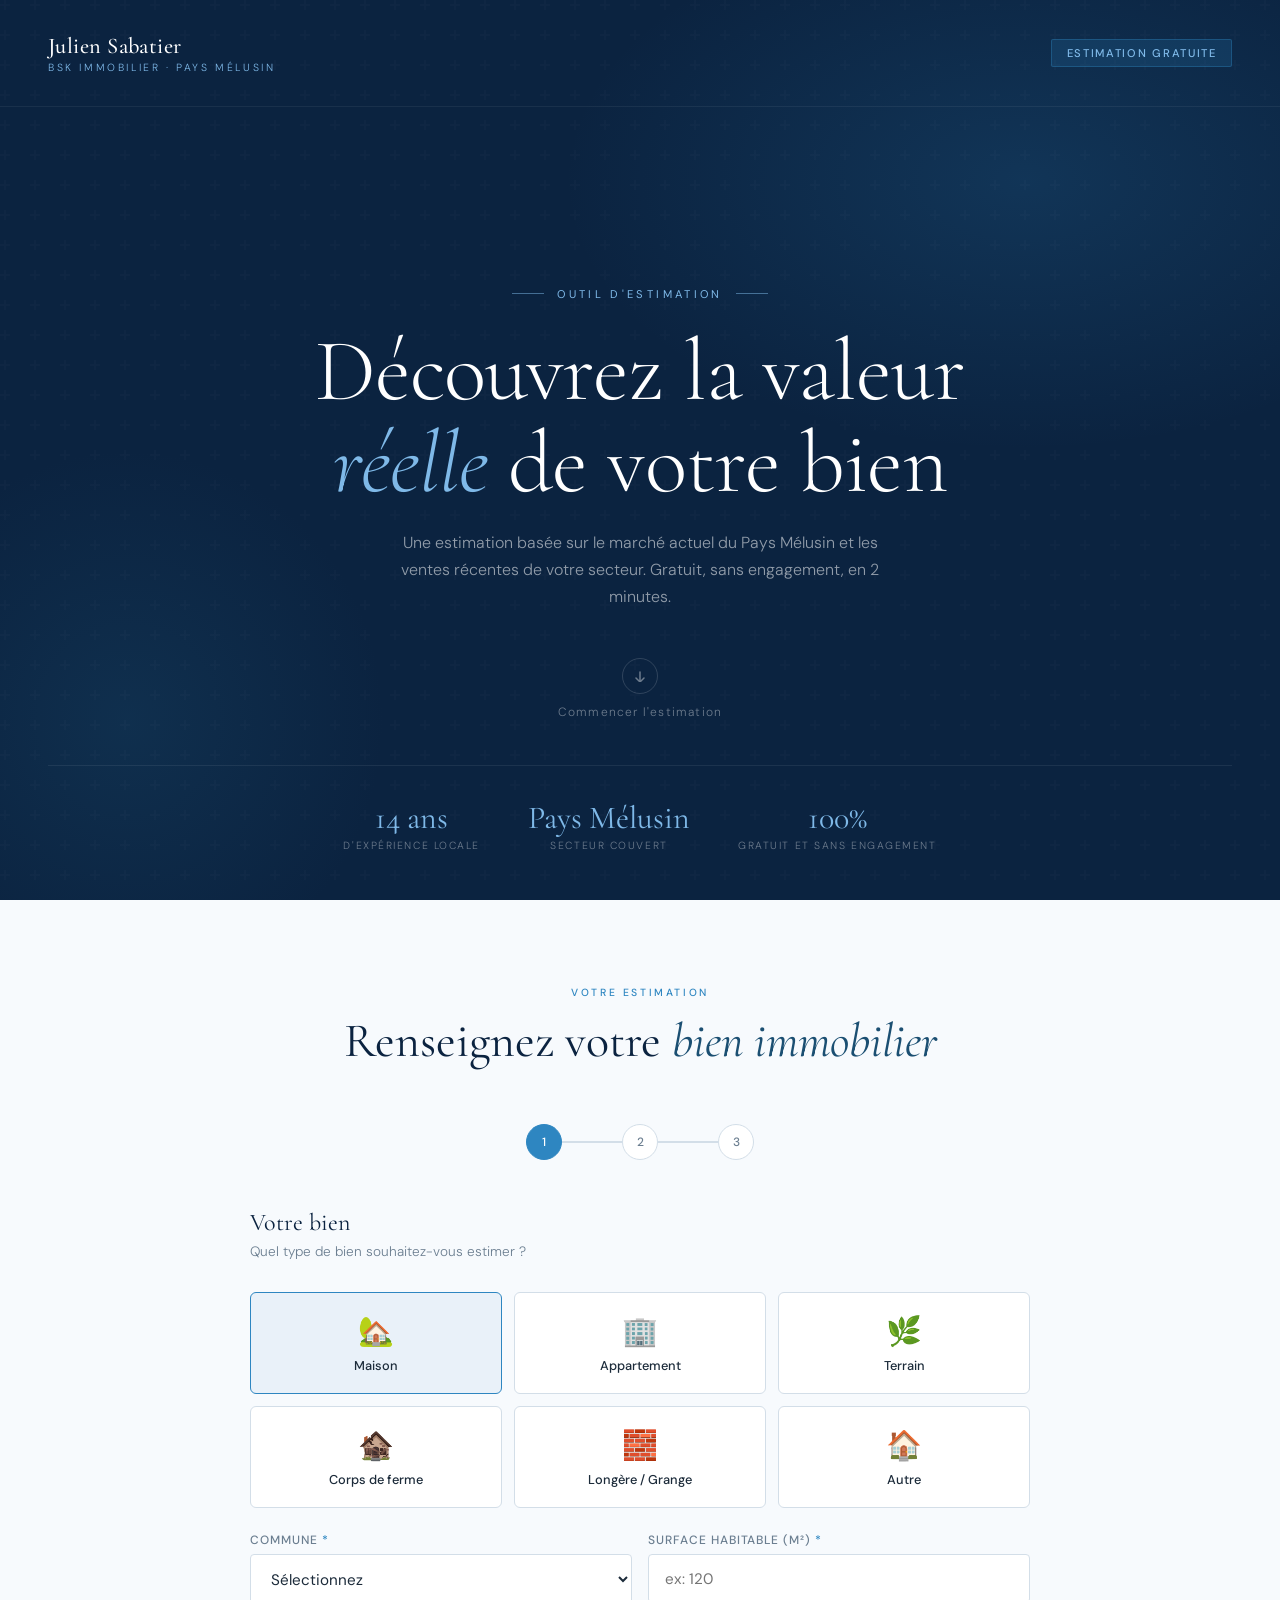
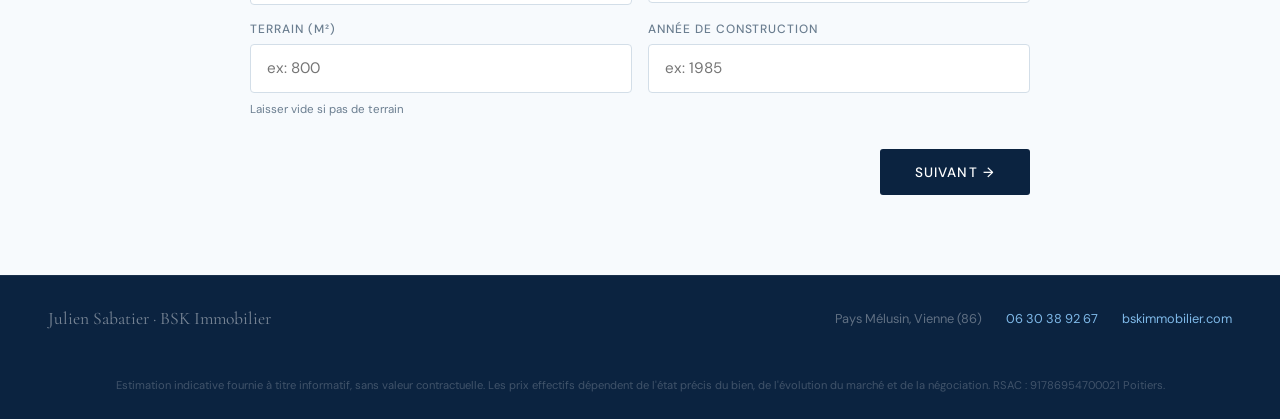
==== index.html @ b1a0d79c "Estimateur en ligne BSK Immobilier, envoi vers Make et Brevo Page statique d'estimation (Pays Mélusi" ====
<!DOCTYPE html>
<html lang="fr">
<head>
<meta charset="UTF-8">
<meta name="viewport" content="width=device-width, initial-scale=1.0">
<title>Estimation gratuite | Julien Sabatier, BSK Immobilier</title>
<meta name="description" content="Estimation gratuite de votre bien dans le Pays Mélusin (Rouillé, Lusignan, Saint-Sauvant). 14 ans d'expérience locale.">
<link href="https://fonts.googleapis.com/css2?family=Cormorant+Garamond:ital,wght@0,300;0,400;0,500;0,600;1,300;1,400&family=DM+Sans:wght@300;400;500&display=swap" rel="stylesheet">
<link rel="stylesheet" href="style.css">
</head>
<body>

<!-- LOADING OVERLAY -->
<div class="loading-overlay" id="loading">
  <div class="loading-ring"></div>
  <div class="loading-text">Analyse en cours…</div>
  <div class="loading-steps">
    <div class="loading-step" id="ls1">Analyse des données du marché local</div>
    <div class="loading-step" id="ls2">Comparaison avec les ventes récentes</div>
    <div class="loading-step" id="ls3">Calcul de la fourchette de prix</div>
  </div>
</div>

<!-- HERO -->
<section class="hero">
  <div class="hero-texture"></div>
  <nav class="nav">
    <div class="logo">
      <div class="logo-name">Julien Sabatier</div>
      <div class="logo-sub">BSK Immobilier · Pays Mélusin</div>
    </div>
    <div class="nav-badge">Estimation gratuite</div>
  </nav>
  <div class="hero-content">
    <div class="hero-eyebrow">Outil d'estimation</div>
    <h1 class="hero-title">
      Découvrez la valeur<br>
      <em>réelle</em> de votre bien
    </h1>
    <p class="hero-desc">
      Une estimation basée sur le marché actuel du Pays Mélusin et les ventes récentes de votre secteur. Gratuit, sans engagement, en 2 minutes.
    </p>
    <div class="scroll-cta" id="start-cta">
      <div class="scroll-arrow">
        <svg width="12" height="12" viewBox="0 0 12 12" fill="none">
          <path d="M6 2v8M2 8l4 4 4-4" stroke="currentColor" stroke-width="1.5" stroke-linecap="round"/>
        </svg>
      </div>
      Commencer l'estimation
    </div>
  </div>
  <div class="hero-stats">
    <div class="stat">
      <div class="stat-num">14 ans</div>
      <div class="stat-label">d'expérience locale</div>
    </div>
    <div class="stat">
      <div class="stat-num">Pays Mélusin</div>
      <div class="stat-label">secteur couvert</div>
    </div>
    <div class="stat">
      <div class="stat-num">100%</div>
      <div class="stat-label">gratuit et sans engagement</div>
    </div>
  </div>
</section>

<!-- FORM SECTION -->
<section class="form-section" id="form-section">
  <div class="form-container">
    <div class="section-header">
      <span class="section-tag">Votre estimation</span>
      <h2 class="section-title">Renseignez votre <em>bien immobilier</em></h2>
    </div>

    <div class="steps-indicator">
      <div class="step-dot active" id="dot-1"><span>1</span></div>
      <div class="step-line" id="line-1"></div>
      <div class="step-dot" id="dot-2"><span>2</span></div>
      <div class="step-line" id="line-2"></div>
      <div class="step-dot" id="dot-3"><span>3</span></div>
    </div>

    <div class="error-msg" id="error-msg">Veuillez remplir tous les champs obligatoires.</div>

    <!-- ETAPE 1 : type et localisation -->
    <div class="form-step active" id="step-1">
      <div class="step-title">Votre bien</div>
      <p class="step-desc">Quel type de bien souhaitez-vous estimer ?</p>

      <div class="type-grid">
        <div class="type-card selected" data-type="Maison">
          <div class="type-icon">🏡</div>
          <div class="type-label">Maison</div>
        </div>
        <div class="type-card" data-type="Appartement">
          <div class="type-icon">🏢</div>
          <div class="type-label">Appartement</div>
        </div>
        <div class="type-card" data-type="Terrain">
          <div class="type-icon">🌿</div>
          <div class="type-label">Terrain</div>
        </div>
        <div class="type-card" data-type="Corps de ferme">
          <div class="type-icon">🏚️</div>
          <div class="type-label">Corps de ferme</div>
        </div>
        <div class="type-card" data-type="Longère">
          <div class="type-icon">🧱</div>
          <div class="type-label">Longère / Grange</div>
        </div>
        <div class="type-card" data-type="Autre">
          <div class="type-icon">🏠</div>
          <div class="type-label">Autre</div>
        </div>
      </div>

      <div class="form-grid">
        <div class="field">
          <label for="commune">Commune <span class="required">*</span></label>
          <select id="commune">
            <option value="">Sélectionnez</option>
            <option>Rouillé</option>
            <option>Lusignan</option>
            <option>Saint-Sauvant</option>
            <option>Couhé</option>
            <option>Benassay</option>
            <option>Chaunay</option>
            <option>Savigné</option>
            <option>Curzay-sur-Vonne</option>
            <option>Sanxay</option>
            <option>Ménigoute</option>
            <option>Autre commune du secteur</option>
          </select>
        </div>
        <div class="field">
          <label for="surface">Surface habitable (m²) <span class="required">*</span></label>
          <input type="number" id="surface" placeholder="ex: 120" min="10" max="1000">
        </div>
      </div>

      <div class="form-grid">
        <div class="field">
          <label for="terrain">Terrain (m²)</label>
          <input type="number" id="terrain" placeholder="ex: 800">
          <span class="field-note">Laisser vide si pas de terrain</span>
        </div>
        <div class="field">
          <label for="annee">Année de construction</label>
          <input type="number" id="annee" placeholder="ex: 1985" min="1800" max="2026">
        </div>
      </div>

      <div class="btn-row">
        <button type="button" class="btn-next" data-next="1">Suivant →</button>
      </div>
    </div>

    <!-- ETAPE 2 : caracteristiques -->
    <div class="form-step" id="step-2">
      <div class="step-title">Caractéristiques</div>
      <p class="step-desc">Décrivez l'état et les équipements de votre bien.</p>

      <div class="field" style="margin-bottom:1.2rem;">
        <label>État général du bien <span class="required">*</span></label>
      </div>
      <div class="etat-grid">
        <div class="etat-card" data-etat="À rénover entièrement">À rénover</div>
        <div class="etat-card" data-etat="Travaux à prévoir">Travaux à prévoir</div>
        <div class="etat-card" data-etat="Bon état général">Bon état</div>
        <div class="etat-card" data-etat="Très bon état / récent">Très bon état</div>
      </div>

      <div class="form-grid">
        <div class="field">
          <label for="pieces">Nombre de pièces <span class="required">*</span></label>
          <select id="pieces">
            <option value="">Sélectionnez</option>
            <option>1 pièce (studio)</option>
            <option>2 pièces</option>
            <option>3 pièces</option>
            <option>4 pièces</option>
            <option>5 pièces</option>
            <option>6 pièces</option>
            <option>7 pièces et +</option>
          </select>
        </div>
        <div class="field">
          <label for="chambres">Nombre de chambres</label>
          <select id="chambres">
            <option value="">Sélectionnez</option>
            <option>1 chambre</option>
            <option>2 chambres</option>
            <option>3 chambres</option>
            <option>4 chambres</option>
            <option>5 chambres et +</option>
          </select>
        </div>
      </div>

      <div class="form-grid">
        <div class="field">
          <label for="sdb">Salle(s) de bain / d'eau</label>
          <select id="sdb">
            <option value="">Sélectionnez</option>
            <option>1</option>
            <option>2</option>
            <option>3 et +</option>
          </select>
        </div>
        <div class="field">
          <label for="chauffage">Type de chauffage</label>
          <select id="chauffage">
            <option value="">Non précisé</option>
            <option>Électrique</option>
            <option>Gaz de ville</option>
            <option>Fioul</option>
            <option>Bois / Poêle</option>
            <option>Pompe à chaleur</option>
            <option>Géothermie</option>
            <option>Autre</option>
          </select>
        </div>
      </div>

      <div class="form-grid">
        <div class="field">
          <label for="dpe">DPE (diagnostic énergétique)</label>
          <select id="dpe">
            <option value="">Non connu / Non réalisé</option>
            <option>A (très performant)</option>
            <option>B</option>
            <option>C</option>
            <option>D</option>
            <option>E</option>
            <option>F (passoire thermique)</option>
            <option>G (passoire thermique)</option>
          </select>
        </div>
        <div class="field">
          <label for="garage">Garage / parking</label>
          <select id="garage">
            <option value="Non">Non</option>
            <option value="1 garage">1 garage</option>
            <option value="2 garages">2 garages</option>
            <option value="Parking extérieur">Parking extérieur</option>
          </select>
        </div>
      </div>

      <div class="form-grid">
        <div class="field">
          <label for="exposition">Exposition</label>
          <select id="exposition">
            <option value="">Non précisée</option>
            <option>Sud</option>
            <option>Sud-Est</option>
            <option>Sud-Ouest</option>
            <option>Est</option>
            <option>Ouest</option>
            <option>Nord</option>
          </select>
        </div>
        <div class="field">
          <label for="environnement">Environnement</label>
          <select id="environnement">
            <option value="">Non précisé</option>
            <option>Centre-bourg</option>
            <option>Lotissement calme</option>
            <option>Campagne isolée</option>
            <option>Proche axe passant</option>
            <option>Vue dégagée</option>
          </select>
        </div>
      </div>

      <hr class="divider">

      <div class="form-grid single">
        <div class="field">
          <label for="points_forts">Points forts / particularités de votre bien</label>
          <textarea id="points_forts" placeholder="Ex: piscine, dépendances, cuisine récente, proche gare, calme absolu…"></textarea>
        </div>
      </div>

      <div class="btn-row">
        <button type="button" class="btn-prev" data-prev="2">← Retour</button>
        <button type="button" class="btn-next" data-next="2">Suivant →</button>
      </div>
    </div>

    <!-- ETAPE 3 : contact -->
    <div class="form-step" id="step-3">
      <div class="step-title">Vos coordonnées</div>
      <p class="step-desc">Pour recevoir votre estimation détaillée et être recontacté par Julien.</p>

      <div class="form-grid">
        <div class="field">
          <label for="prenom">Prénom <span class="required">*</span></label>
          <input type="text" id="prenom" placeholder="Votre prénom" autocomplete="given-name">
        </div>
        <div class="field">
          <label for="nom">Nom <span class="required">*</span></label>
          <input type="text" id="nom" placeholder="Votre nom" autocomplete="family-name">
        </div>
      </div>

      <div class="form-grid">
        <div class="field">
          <label for="telephone">Téléphone <span class="required">*</span></label>
          <input type="tel" id="telephone" placeholder="06 XX XX XX XX" autocomplete="tel">
        </div>
        <div class="field">
          <label for="email">Email</label>
          <input type="email" id="email" placeholder="votre@email.fr" autocomplete="email">
        </div>
      </div>

      <div class="form-grid single">
        <div class="field">
          <label for="projet">Votre projet</label>
          <select id="projet">
            <option>Je souhaite vendre prochainement</option>
            <option>Je vends dans 6 à 12 mois</option>
            <option>Simple curiosité / estimation patrimoniale</option>
            <option>Autre</option>
          </select>
        </div>
      </div>

      <!-- Champ piege anti-spam : doit rester vide -->
      <input type="text" id="hp" class="hp-field" tabindex="-1" autocomplete="off" aria-hidden="true">

      <div class="consent-box" id="consent-box">
        <input type="checkbox" id="consent">
        <label for="consent">
          J'accepte que Julien Sabatier (BSK Immobilier) me recontacte au sujet de cette estimation et de mon projet immobilier, par téléphone, SMS ou email, en réponse à ma demande volontaire ci-dessus. <span class="required">*</span>
        </label>
      </div>
      <p class="consent-note">Cette case atteste que vous êtes à l'origine de la demande de contact. Vos données servent uniquement au suivi de votre projet.</p>

      <div class="btn-row">
        <button type="button" class="btn-prev" data-prev="3">← Retour</button>
        <button type="button" class="btn-next gold-btn" id="submit-btn" disabled>Obtenir mon estimation ✦</button>
      </div>
    </div>
  </div>
</section>

<!-- RESULTAT -->
<section class="result-section" id="result-section">
  <div class="result-container">
    <div class="result-header">
      <span class="result-tag">Votre estimation personnalisée</span>
      <h2 class="result-title">Votre bien, <em>analysé</em></h2>
    </div>

    <div class="result-card">
      <div class="price-range-display">
        <div class="price-label">Fourchette de valeur estimée</div>
        <div class="price-range" id="price-display">0 €</div>
        <div class="price-sub" id="price-sub">Basé sur les ventes récentes du Pays Mélusin</div>
      </div>

      <div class="result-factors" id="result-factors"></div>

      <div class="result-analysis">
        <div class="analysis-title">✦ Analyse du marché local</div>
        <div class="analysis-text" id="analysis-text"></div>
      </div>
    </div>

    <div class="cta-block">
      <h3 class="cta-title">Affinez votre estimation</h3>
      <p class="cta-text">Cette estimation est indicative. Votre demande a été transmise à Julien, qui vous recontactera pour un avis de valeur gratuit à domicile, avec un dossier complet de comparaison.</p>
      <div class="cta-btns">
        <a class="cta-primary" href="tel:+33630389267">📞 Appeler Julien</a>
        <a class="cta-secondary" href="https://bskimmobilier.com/julien-sabatier-7852" target="_blank" rel="noopener">Voir mes biens vendus</a>
      </div>
    </div>
  </div>
</section>

<footer>
  <div class="footer-brand">Julien Sabatier · BSK Immobilier</div>
  <div class="footer-contact">
    <span>Pays Mélusin, Vienne (86)</span>
    <a href="tel:+33630389267">06 30 38 92 67</a>
    <a href="https://bskimmobilier.com/julien-sabatier-7852" target="_blank" rel="noopener">bskimmobilier.com</a>
  </div>
</footer>
<div class="disclaimer">Estimation indicative fournie à titre informatif, sans valeur contractuelle. Les prix effectifs dépendent de l'état précis du bien, de l'évolution du marché et de la négociation. RSAC : 91786954700021 Poitiers.</div>

<script src="script.js" defer></script>
</body>
</html>
---- style.css ----
*, *::before, *::after { box-sizing: border-box; margin: 0; padding: 0; }

:root {
  --cream: #EEF3F8;
  --warm-white: #F7FAFD;
  --dark: #0B2340;
  --brown: #1B4F72;
  --gold: #2E86C1;
  --gold-light: #7FB9E8;
  --text: #1C2B3A;
  --muted: #6B7E90;
  --border: #D3DEE8;
}

html { scroll-behavior: smooth; }

body {
  font-family: 'DM Sans', sans-serif;
  background: var(--cream);
  color: var(--text);
  min-height: 100vh;
  overflow-x: hidden;
}

/* HERO */
.hero {
  background: var(--dark);
  min-height: 100vh;
  display: flex;
  flex-direction: column;
  position: relative;
  overflow: hidden;
}

.hero::before {
  content: '';
  position: absolute;
  inset: 0;
  background:
    radial-gradient(ellipse 60% 50% at 80% 20%, rgba(46,134,193,0.18) 0%, transparent 60%),
    radial-gradient(ellipse 40% 60% at 10% 80%, rgba(27,79,114,0.28) 0%, transparent 50%);
}

.hero-texture {
  position: absolute;
  inset: 0;
  background-image: url("data:image/svg+xml,%3Csvg width='60' height='60' viewBox='0 0 60 60' xmlns='http://www.w3.org/2000/svg'%3E%3Cg fill='none' fill-rule='evenodd'%3E%3Cg fill='%23ffffff' fill-opacity='0.015'%3E%3Cpath d='M36 34v-4h-2v4h-4v2h4v4h2v-4h4v-2h-4zm0-30V0h-2v4h-4v2h4v4h2V6h4V4h-4zM6 34v-4H4v4H0v2h4v4h2v-4h4v-2H6zM6 4V0H4v4H0v2h4v4h2V6h4V4H6z'/%3E%3C/g%3E%3C/g%3E%3C/svg%3E");
}

.nav {
  position: relative;
  z-index: 10;
  padding: 2rem 3rem;
  display: flex;
  justify-content: space-between;
  align-items: center;
  border-bottom: 1px solid rgba(255,255,255,0.06);
}

.logo { display: flex; flex-direction: column; gap: 2px; }

.logo-name {
  font-family: 'Cormorant Garamond', serif;
  font-size: 1.4rem;
  font-weight: 500;
  color: #fff;
  letter-spacing: 0.02em;
}

.logo-sub {
  font-size: 0.65rem;
  font-weight: 300;
  color: var(--gold-light);
  letter-spacing: 0.25em;
  text-transform: uppercase;
}

.nav-badge {
  background: rgba(46,134,193,0.18);
  border: 1px solid rgba(46,134,193,0.35);
  color: var(--gold-light);
  font-size: 0.7rem;
  font-weight: 500;
  letter-spacing: 0.15em;
  text-transform: uppercase;
  padding: 0.4rem 0.9rem;
  border-radius: 2px;
}

.hero-content {
  flex: 1;
  display: flex;
  flex-direction: column;
  justify-content: center;
  align-items: center;
  text-align: center;
  padding: 4rem 2rem;
  position: relative;
  z-index: 5;
}

.hero-eyebrow {
  font-size: 0.7rem;
  font-weight: 400;
  letter-spacing: 0.3em;
  text-transform: uppercase;
  color: var(--gold-light);
  margin-bottom: 1.5rem;
  display: flex;
  align-items: center;
  gap: 0.8rem;
}

.hero-eyebrow::before,
.hero-eyebrow::after {
  content: '';
  display: block;
  width: 2rem;
  height: 1px;
  background: var(--gold-light);
  opacity: 0.5;
}

.hero-title {
  font-family: 'Cormorant Garamond', serif;
  font-size: clamp(3rem, 7vw, 5.5rem);
  font-weight: 300;
  color: #fff;
  line-height: 1.05;
  margin-bottom: 1.2rem;
  letter-spacing: -0.01em;
}

.hero-title em { font-style: italic; color: var(--gold-light); }

.hero-desc {
  font-size: 1rem;
  font-weight: 300;
  color: rgba(255,255,255,0.55);
  max-width: 480px;
  line-height: 1.7;
  margin-bottom: 3rem;
}

.scroll-cta {
  display: flex;
  flex-direction: column;
  align-items: center;
  gap: 0.6rem;
  color: rgba(255,255,255,0.4);
  font-size: 0.75rem;
  font-weight: 300;
  letter-spacing: 0.1em;
  cursor: pointer;
  transition: color 0.3s;
}

.scroll-cta:hover { color: var(--gold-light); }

.scroll-arrow {
  width: 36px;
  height: 36px;
  border: 1px solid rgba(255,255,255,0.15);
  border-radius: 50%;
  display: flex;
  align-items: center;
  justify-content: center;
  animation: bob 2s ease-in-out infinite;
}

@keyframes bob {
  0%, 100% { transform: translateY(0); }
  50% { transform: translateY(4px); }
}

.hero-stats {
  position: absolute;
  bottom: 3rem;
  left: 3rem;
  right: 3rem;
  display: flex;
  gap: 3rem;
  z-index: 5;
  border-top: 1px solid rgba(255,255,255,0.07);
  padding-top: 2rem;
  justify-content: center;
}

.stat { text-align: center; }

.stat-num {
  font-family: 'Cormorant Garamond', serif;
  font-size: 2rem;
  font-weight: 400;
  color: var(--gold-light);
}

.stat-label {
  font-size: 0.65rem;
  font-weight: 300;
  color: rgba(255,255,255,0.4);
  letter-spacing: 0.15em;
  text-transform: uppercase;
  margin-top: 2px;
}

/* FORM SECTION */
.form-section { background: var(--warm-white); padding: 5rem 2rem; }
.form-container { max-width: 780px; margin: 0 auto; }
.section-header { text-align: center; margin-bottom: 3.5rem; }

.section-tag {
  display: inline-block;
  font-size: 0.65rem;
  font-weight: 500;
  letter-spacing: 0.25em;
  text-transform: uppercase;
  color: var(--gold);
  margin-bottom: 1rem;
}

.section-title {
  font-family: 'Cormorant Garamond', serif;
  font-size: clamp(2rem, 4vw, 3rem);
  font-weight: 400;
  color: var(--dark);
  line-height: 1.1;
}

.section-title em { font-style: italic; color: var(--brown); }

/* STEPS */
.steps-indicator {
  display: flex;
  justify-content: center;
  align-items: center;
  gap: 0;
  margin-bottom: 3rem;
}

.step-dot {
  width: 36px;
  height: 36px;
  border-radius: 50%;
  border: 1.5px solid var(--border);
  background: #fff;
  display: flex;
  align-items: center;
  justify-content: center;
  font-size: 0.75rem;
  font-weight: 500;
  color: var(--muted);
  transition: all 0.4s;
  position: relative;
  z-index: 2;
}

.step-dot.active { border-color: var(--gold); background: var(--gold); color: #fff; }
.step-dot.done { border-color: var(--brown); background: var(--brown); color: #fff; }
.step-dot.done::after { content: '\2713'; }
.step-dot.done span { display: none; }

.step-line { width: 60px; height: 1.5px; background: var(--border); transition: background 0.4s; }
.step-line.done { background: var(--brown); }

/* FORM CARDS */
.form-step { display: none; animation: fadeSlide 0.4s ease; }
.form-step.active { display: block; }

@keyframes fadeSlide {
  from { opacity: 0; transform: translateX(20px); }
  to { opacity: 1; transform: translateX(0); }
}

.form-grid {
  display: grid;
  grid-template-columns: 1fr 1fr;
  gap: 1rem;
  margin-bottom: 1rem;
}

.form-grid.single { grid-template-columns: 1fr; }

.field { display: flex; flex-direction: column; gap: 0.4rem; }

.field label {
  font-size: 0.75rem;
  font-weight: 500;
  color: var(--muted);
  letter-spacing: 0.08em;
  text-transform: uppercase;
}

.field input,
.field select,
.field textarea {
  background: #fff;
  border: 1.5px solid var(--border);
  border-radius: 4px;
  padding: 0.85rem 1rem;
  font-family: 'DM Sans', sans-serif;
  font-size: 0.95rem;
  color: var(--text);
  transition: border-color 0.2s;
  outline: none;
  width: 100%;
}

.field input:focus,
.field select:focus,
.field textarea:focus { border-color: var(--gold); }

.field textarea { resize: vertical; min-height: 90px; }

/* Type selector */
.type-grid {
  display: grid;
  grid-template-columns: repeat(3, 1fr);
  gap: 0.75rem;
  margin-bottom: 1.5rem;
}

.type-card {
  border: 1.5px solid var(--border);
  border-radius: 6px;
  padding: 1.2rem 0.8rem;
  text-align: center;
  cursor: pointer;
  transition: all 0.2s;
  background: #fff;
}

.type-card:hover {
  border-color: var(--gold);
  transform: translateY(-2px);
  box-shadow: 0 4px 16px rgba(46,134,193,0.14);
}

.type-card.selected { border-color: var(--gold); background: rgba(46,134,193,0.07); }
.type-icon { font-size: 1.8rem; margin-bottom: 0.4rem; }
.type-label { font-size: 0.8rem; font-weight: 500; color: var(--text); }

/* Etat cards */
.etat-grid {
  display: grid;
  grid-template-columns: repeat(4, 1fr);
  gap: 0.6rem;
  margin-bottom: 1.5rem;
}

.etat-card {
  border: 1.5px solid var(--border);
  border-radius: 5px;
  padding: 0.9rem 0.5rem;
  text-align: center;
  cursor: pointer;
  transition: all 0.2s;
  background: #fff;
  font-size: 0.78rem;
  font-weight: 500;
  color: var(--muted);
}

.etat-card:hover { border-color: var(--gold); color: var(--text); }
.etat-card.selected { border-color: var(--gold); background: rgba(46,134,193,0.07); color: var(--text); }

/* Buttons */
.btn-row { display: flex; gap: 1rem; margin-top: 2rem; justify-content: flex-end; }

.btn-prev {
  padding: 0.9rem 1.8rem;
  border: 1.5px solid var(--border);
  border-radius: 3px;
  background: transparent;
  font-family: 'DM Sans', sans-serif;
  font-size: 0.85rem;
  font-weight: 500;
  color: var(--muted);
  cursor: pointer;
  transition: all 0.2s;
  letter-spacing: 0.05em;
}

.btn-prev:hover { border-color: var(--brown); color: var(--brown); }

.btn-next {
  padding: 0.9rem 2.2rem;
  border: none;
  border-radius: 3px;
  background: var(--dark);
  font-family: 'DM Sans', sans-serif;
  font-size: 0.85rem;
  font-weight: 500;
  color: #fff;
  cursor: pointer;
  transition: all 0.25s;
  letter-spacing: 0.08em;
  text-transform: uppercase;
  display: flex;
  align-items: center;
  gap: 0.6rem;
}

.btn-next:hover {
  background: var(--brown);
  transform: translateY(-1px);
  box-shadow: 0 4px 16px rgba(27,79,114,0.3);
}

.btn-next.gold-btn { background: var(--gold); color: #fff; }
.btn-next.gold-btn:hover { background: var(--gold-light); box-shadow: 0 4px 16px rgba(46,134,193,0.4); }

.btn-next:disabled {
  opacity: 0.45;
  cursor: not-allowed;
  transform: none !important;
  box-shadow: none !important;
}

/* RESULT SECTION */
.result-section { display: none; background: var(--dark); padding: 5rem 2rem; }
.result-section.visible { display: block; }
.result-container { max-width: 780px; margin: 0 auto; }
.result-header { text-align: center; margin-bottom: 3rem; }

.result-tag {
  font-size: 0.65rem;
  font-weight: 500;
  letter-spacing: 0.25em;
  text-transform: uppercase;
  color: var(--gold-light);
  margin-bottom: 1rem;
  display: block;
}

.result-title {
  font-family: 'Cormorant Garamond', serif;
  font-size: clamp(2rem, 4vw, 3rem);
  font-weight: 300;
  color: #fff;
  line-height: 1.1;
}

.result-title em { font-style: italic; color: var(--gold-light); }

.result-card {
  background: rgba(255,255,255,0.04);
  border: 1px solid rgba(255,255,255,0.1);
  border-radius: 8px;
  padding: 2.5rem;
  margin-bottom: 1.5rem;
}

.price-range-display {
  text-align: center;
  padding: 2rem 0;
  border-bottom: 1px solid rgba(255,255,255,0.08);
  margin-bottom: 2rem;
}

.price-label {
  font-size: 0.7rem;
  font-weight: 400;
  letter-spacing: 0.2em;
  text-transform: uppercase;
  color: rgba(255,255,255,0.4);
  margin-bottom: 0.5rem;
}

.price-range {
  font-family: 'Cormorant Garamond', serif;
  font-size: clamp(2.2rem, 5vw, 3.5rem);
  font-weight: 300;
  color: var(--gold-light);
  letter-spacing: -0.02em;
}

.price-sub { font-size: 0.8rem; color: rgba(255,255,255,0.4); margin-top: 0.5rem; }

.result-factors {
  display: grid;
  grid-template-columns: repeat(3, 1fr);
  gap: 1rem;
  margin-bottom: 2rem;
}

.factor {
  background: rgba(255,255,255,0.03);
  border: 1px solid rgba(255,255,255,0.07);
  border-radius: 5px;
  padding: 1rem;
  text-align: center;
}

.factor-icon { font-size: 1.3rem; margin-bottom: 0.4rem; }
.factor-value { font-size: 1.1rem; font-weight: 500; color: #fff; margin-bottom: 2px; }

.factor-label {
  font-size: 0.65rem;
  font-weight: 300;
  color: rgba(255,255,255,0.4);
  letter-spacing: 0.1em;
  text-transform: uppercase;
}

.result-analysis {
  background: rgba(46,134,193,0.08);
  border: 1px solid rgba(46,134,193,0.2);
  border-radius: 6px;
  padding: 1.5rem;
  margin-bottom: 1.5rem;
}

.analysis-title {
  font-size: 0.7rem;
  font-weight: 500;
  letter-spacing: 0.2em;
  text-transform: uppercase;
  color: var(--gold-light);
  margin-bottom: 0.8rem;
}

.analysis-text { font-size: 0.9rem; font-weight: 300; color: rgba(255,255,255,0.75); line-height: 1.7; }

.analysis-label {
  color: rgba(255,255,255,0.6);
  font-size: 0.75rem;
  letter-spacing: 0.1em;
  text-transform: uppercase;
}

.cta-block {
  background: linear-gradient(135deg, rgba(46,134,193,0.16), rgba(27,79,114,0.16));
  border: 1px solid rgba(46,134,193,0.3);
  border-radius: 8px;
  padding: 2.5rem;
  text-align: center;
}

.cta-title {
  font-family: 'Cormorant Garamond', serif;
  font-size: 1.8rem;
  font-weight: 400;
  color: #fff;
  margin-bottom: 0.8rem;
}

.cta-text {
  font-size: 0.9rem;
  font-weight: 300;
  color: rgba(255,255,255,0.6);
  margin-bottom: 2rem;
  line-height: 1.6;
}

.cta-btns { display: flex; gap: 1rem; justify-content: center; flex-wrap: wrap; }

.cta-primary {
  padding: 1rem 2.2rem;
  background: var(--gold);
  border: none;
  border-radius: 3px;
  font-family: 'DM Sans', sans-serif;
  font-size: 0.85rem;
  font-weight: 500;
  color: #fff;
  cursor: pointer;
  text-decoration: none;
  letter-spacing: 0.08em;
  text-transform: uppercase;
  transition: all 0.25s;
}

.cta-primary:hover {
  background: var(--gold-light);
  transform: translateY(-2px);
  box-shadow: 0 6px 20px rgba(46,134,193,0.45);
}

.cta-secondary {
  padding: 1rem 2.2rem;
  background: transparent;
  border: 1.5px solid rgba(255,255,255,0.2);
  border-radius: 3px;
  font-family: 'DM Sans', sans-serif;
  font-size: 0.85rem;
  font-weight: 500;
  color: rgba(255,255,255,0.7);
  cursor: pointer;
  text-decoration: none;
  letter-spacing: 0.08em;
  text-transform: uppercase;
  transition: all 0.25s;
}

.cta-secondary:hover { border-color: rgba(255,255,255,0.5); color: #fff; }

/* LOADING */
.loading-overlay {
  display: none;
  position: fixed;
  inset: 0;
  background: rgba(11,35,64,0.94);
  z-index: 100;
  flex-direction: column;
  align-items: center;
  justify-content: center;
  gap: 1.5rem;
}

.loading-overlay.visible { display: flex; }

.loading-ring {
  width: 56px;
  height: 56px;
  border: 2px solid rgba(46,134,193,0.18);
  border-top-color: var(--gold-light);
  border-radius: 50%;
  animation: spin 1s linear infinite;
}

@keyframes spin { to { transform: rotate(360deg); } }

.loading-text {
  font-family: 'Cormorant Garamond', serif;
  font-size: 1.2rem;
  font-weight: 300;
  color: rgba(255,255,255,0.65);
  letter-spacing: 0.05em;
}

.loading-steps { display: flex; flex-direction: column; gap: 0.5rem; align-items: center; }

.loading-step {
  font-size: 0.75rem;
  font-weight: 300;
  color: rgba(255,255,255,0.28);
  letter-spacing: 0.1em;
  transition: color 0.5s;
}

.loading-step.active-step { color: var(--gold-light); }

/* CONSENT */
.consent-box {
  display: flex;
  align-items: flex-start;
  gap: 0.75rem;
  background: rgba(46,134,193,0.05);
  border: 1.5px solid var(--border);
  border-radius: 6px;
  padding: 1rem 1.1rem;
  margin: 1.5rem 0;
  cursor: pointer;
  transition: border-color 0.2s;
}

.consent-box:hover { border-color: var(--gold); }

.consent-box input[type="checkbox"] {
  width: 18px;
  height: 18px;
  flex-shrink: 0;
  margin-top: 2px;
  accent-color: var(--gold);
  cursor: pointer;
}

.consent-box label {
  font-size: 0.8rem;
  font-weight: 300;
  color: var(--text);
  line-height: 1.6;
  cursor: pointer;
  text-transform: none;
  letter-spacing: normal;
}

.consent-note { font-size: 0.68rem; color: var(--muted); margin-top: 0.5rem; line-height: 1.5; }

/* Champ piege anti-spam, invisible pour les humains */
.hp-field { position: absolute; left: -9999px; width: 1px; height: 1px; opacity: 0; }

/* FOOTER */
footer {
  background: var(--dark);
  border-top: 1px solid rgba(255,255,255,0.06);
  padding: 2rem 3rem;
  display: flex;
  justify-content: space-between;
  align-items: center;
  flex-wrap: wrap;
  gap: 1rem;
}

.footer-brand { font-family: 'Cormorant Garamond', serif; font-size: 1.1rem; color: rgba(255,255,255,0.45); }
.footer-contact { font-size: 0.8rem; color: rgba(255,255,255,0.35); display: flex; gap: 1.5rem; }
.footer-contact a { color: var(--gold-light); text-decoration: none; }

.disclaimer {
  text-align: center;
  font-size: 0.7rem;
  color: rgba(255,255,255,0.22);
  padding: 1rem 3rem 1.5rem;
  background: var(--dark);
  line-height: 1.6;
}

.field-note { font-size: 0.72rem; color: var(--muted); margin-top: 0.2rem; }
.required { color: var(--gold); }
hr.divider { border: none; border-top: 1px solid var(--border); margin: 2rem 0; }

.step-title {
  font-family: 'Cormorant Garamond', serif;
  font-size: 1.5rem;
  font-weight: 400;
  color: var(--dark);
  margin-bottom: 0.4rem;
}

.step-desc { font-size: 0.85rem; font-weight: 300; color: var(--muted); margin-bottom: 2rem; }

.error-msg {
  background: rgba(200,60,60,0.08);
  border: 1px solid rgba(200,60,60,0.2);
  border-radius: 4px;
  padding: 0.75rem 1rem;
  font-size: 0.8rem;
  color: #c83c3c;
  margin-bottom: 1rem;
  display: none;
}

.error-msg.visible { display: block; }

/* MOBILE */
@media (max-width: 600px) {
  .nav { padding: 1.5rem; }
  .hero-stats { display: none; }
  .form-grid { grid-template-columns: 1fr; }
  .type-grid { grid-template-columns: repeat(2, 1fr); }
  .etat-grid { grid-template-columns: repeat(2, 1fr); }
  .result-factors { grid-template-columns: 1fr 1fr; }
  .cta-btns { flex-direction: column; }
  footer { flex-direction: column; text-align: center; }
  .footer-contact { flex-direction: column; gap: 0.5rem; }
}
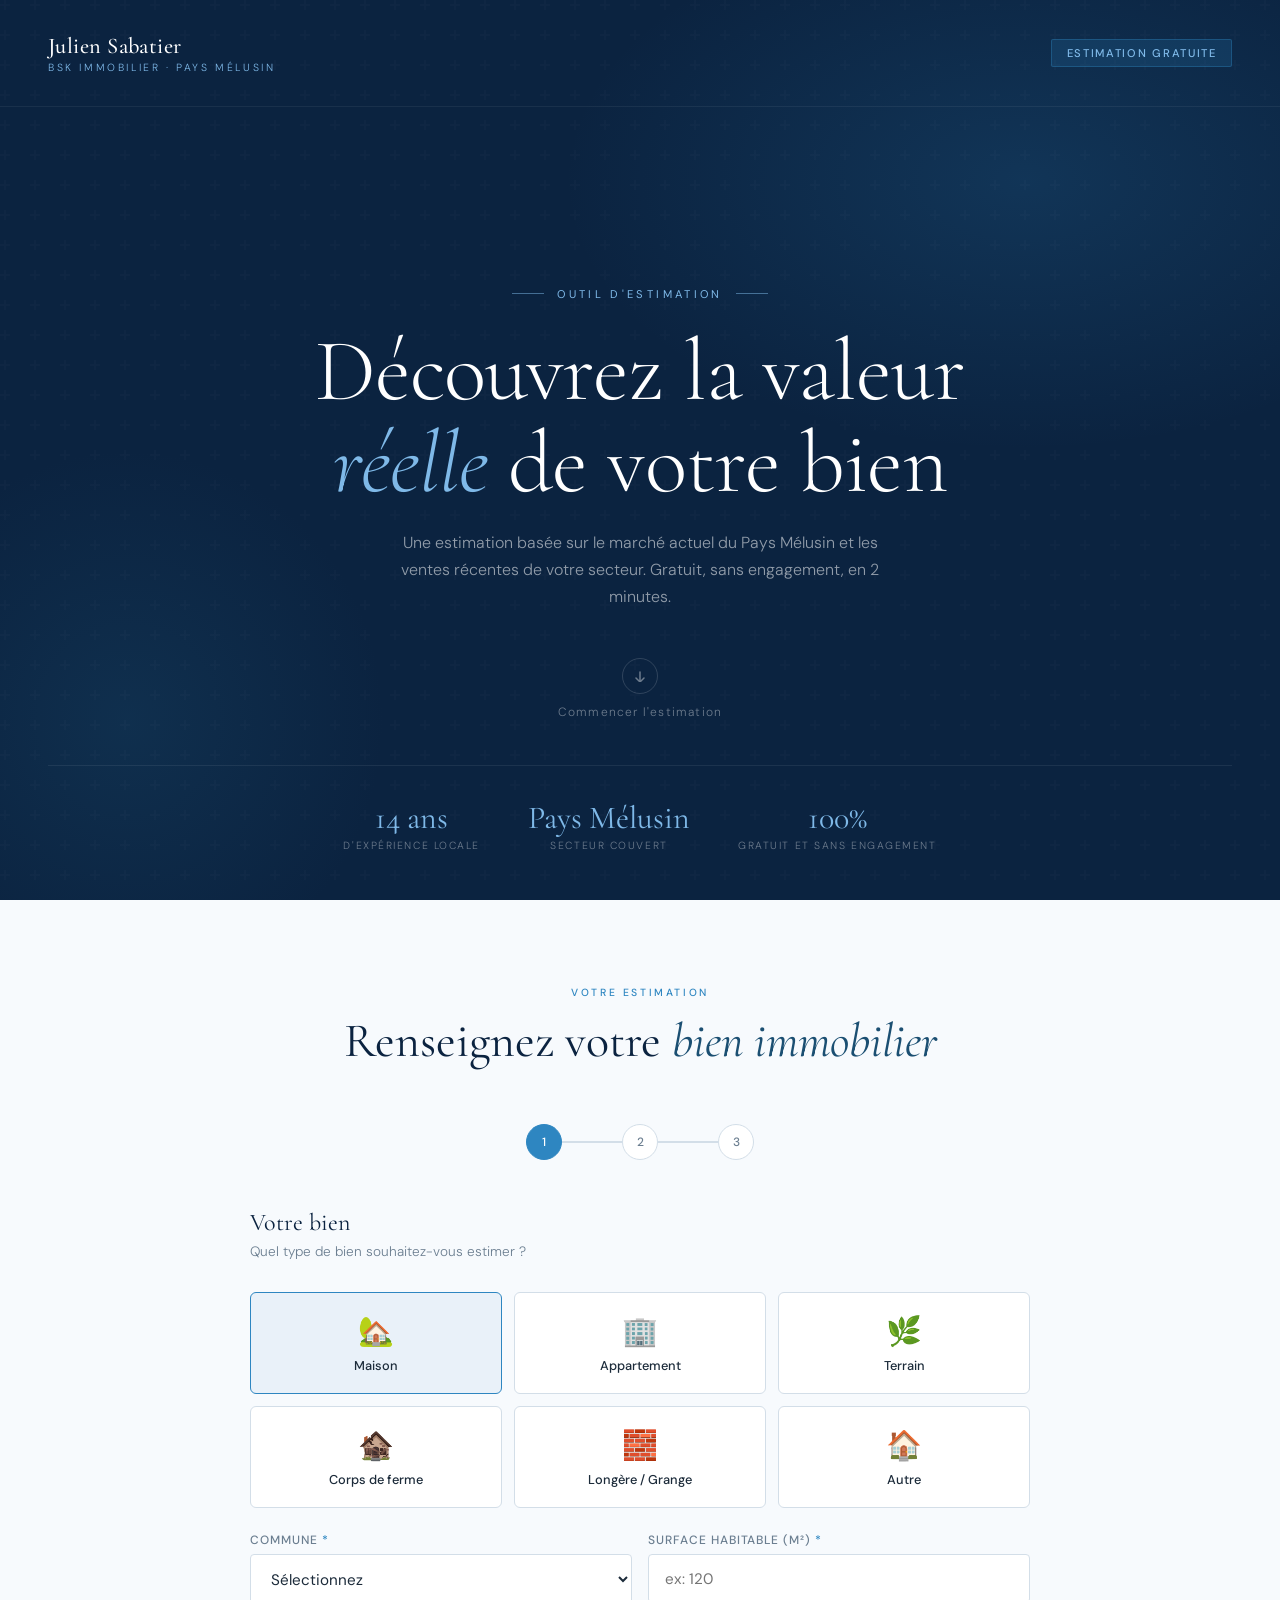
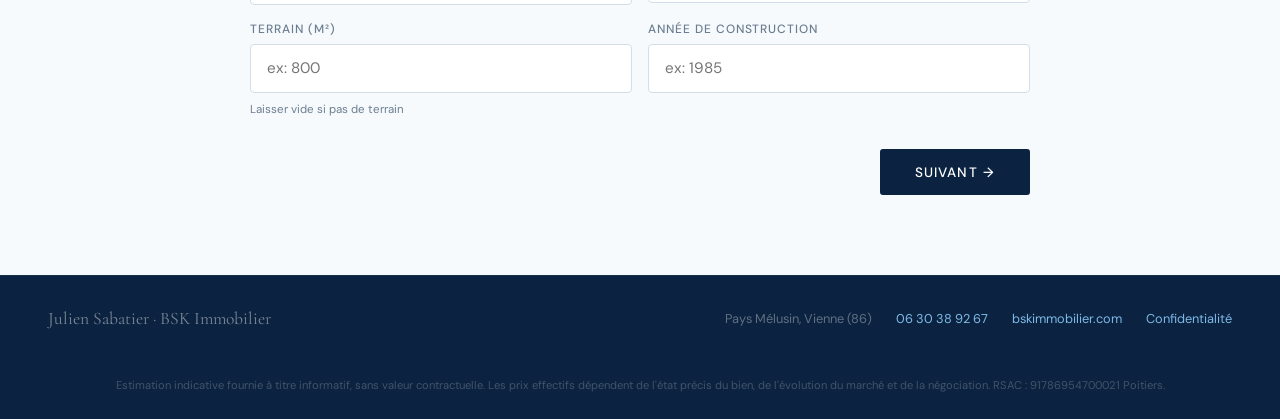
==== commit bec930e2: "Suivi des canaux d'acquisition et politique de confidentialité - detecterSource() distingue META, GR" ====
--- a/index.html
+++ b/index.html
@@ -337,7 +337,7 @@
           J'accepte que Julien Sabatier (BSK Immobilier) me recontacte au sujet de cette estimation et de mon projet immobilier, par téléphone, SMS ou email, en réponse à ma demande volontaire ci-dessus. <span class="required">*</span>
         </label>
       </div>
-      <p class="consent-note">Cette case atteste que vous êtes à l'origine de la demande de contact. Vos données servent uniquement au suivi de votre projet.</p>
+      <p class="consent-note">Cette case atteste que vous êtes à l'origine de la demande de contact. Vos données servent uniquement au suivi de votre projet. <a href="politique-confidentialite.html" target="_blank" rel="noopener">Politique de confidentialité</a></p>
 
       <div class="btn-row">
         <button type="button" class="btn-prev" data-prev="3">← Retour</button>
@@ -387,6 +387,7 @@
     <span>Pays Mélusin, Vienne (86)</span>
     <a href="tel:+33630389267">06 30 38 92 67</a>
     <a href="https://bskimmobilier.com/julien-sabatier-7852" target="_blank" rel="noopener">bskimmobilier.com</a>
+    <a href="politique-confidentialite.html">Confidentialité</a>
   </div>
 </footer>
 <div class="disclaimer">Estimation indicative fournie à titre informatif, sans valeur contractuelle. Les prix effectifs dépendent de l'état précis du bien, de l'évolution du marché et de la négociation. RSAC : 91786954700021 Poitiers.</div>
--- a/style.css
+++ b/style.css
@@ -677,6 +677,26 @@
 }
 
 .consent-note { font-size: 0.68rem; color: var(--muted); margin-top: 0.5rem; line-height: 1.5; }
+.consent-note a { color: var(--gold); }
+
+/* PAGE POLITIQUE DE CONFIDENTIALITE */
+.legal-hero { background: var(--dark); }
+.legal-hero .logo, .legal-hero .nav-badge { text-decoration: none; }
+.legal-page { max-width: 780px; margin: 0 auto; padding: 4rem 1.5rem 5rem; background: var(--warm-white); }
+.legal-page .section-title { margin-bottom: 0.5rem; }
+.legal-date { font-size: 0.8rem; color: var(--muted); margin-bottom: 2.5rem; }
+.legal-page h2 {
+  font-family: 'Cormorant Garamond', serif;
+  font-size: 1.5rem;
+  font-weight: 500;
+  color: var(--dark);
+  margin: 2.2rem 0 0.8rem;
+}
+.legal-page p, .legal-page li { font-size: 0.95rem; line-height: 1.7; color: var(--text); }
+.legal-page p + p { margin-top: 0.7rem; }
+.legal-page ul { margin: 0.6rem 0 0.8rem 1.3rem; }
+.legal-page li { margin-bottom: 0.4rem; }
+.legal-page a { color: var(--gold); }
 
 /* Champ piege anti-spam, invisible pour les humains */
 .hp-field { position: absolute; left: -9999px; width: 1px; height: 1px; opacity: 0; }
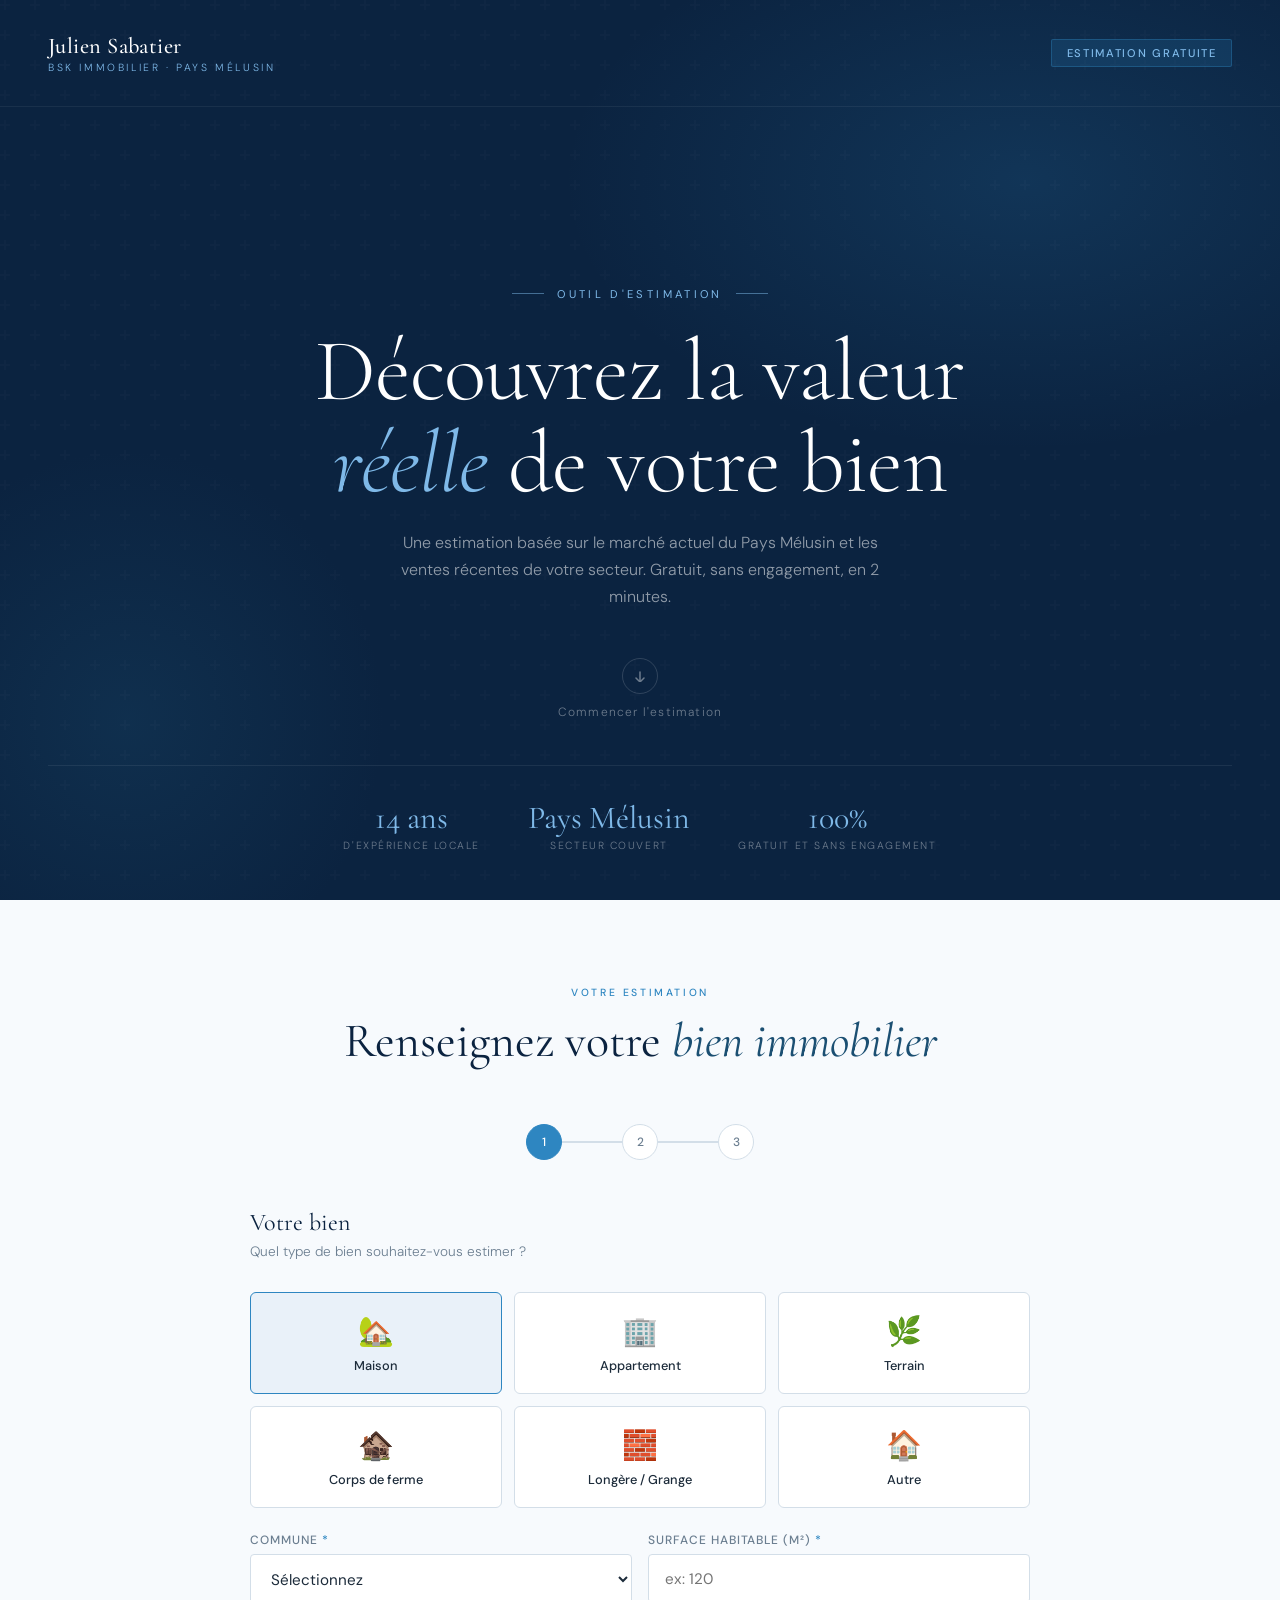
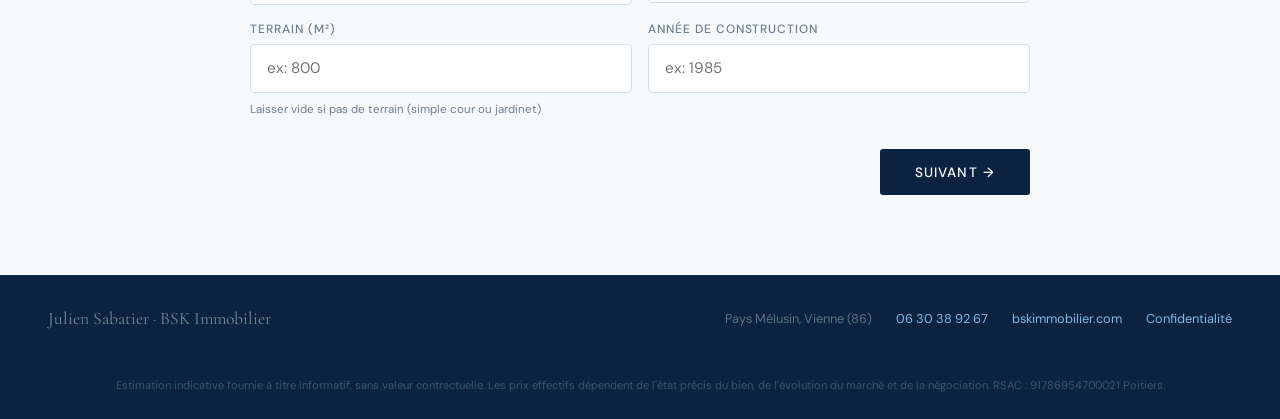
==== commit a0b89907: "Barème recalé sur les ventes DVF 2021-2025 : coefficient par commune, taille, terrain, terrains à bâ" ====
--- a/index.html
+++ b/index.html
@@ -123,17 +123,22 @@
             <option>Rouillé</option>
             <option>Lusignan</option>
             <option>Saint-Sauvant</option>
+            <option>Benassay</option>
+            <option>Celle-Lévescault</option>
+            <option>Chaunay</option>
+            <option>Cloué</option>
             <option>Couhé</option>
-            <option>Benassay</option>
-            <option>Chaunay</option>
+            <option>Coulombiers</option>
+            <option>Curzay-sur-Vonne</option>
+            <option>Jazeneuil</option>
+            <option>Ménigoute</option>
+            <option>Pamproux</option>
+            <option>Sanxay</option>
             <option>Savigné</option>
-            <option>Curzay-sur-Vonne</option>
-            <option>Sanxay</option>
-            <option>Ménigoute</option>
             <option>Autre commune du secteur</option>
           </select>
         </div>
-        <div class="field">
+        <div class="field" id="field-surface">
           <label for="surface">Surface habitable (m²) <span class="required">*</span></label>
           <input type="number" id="surface" placeholder="ex: 120" min="10" max="1000">
         </div>
@@ -141,11 +146,11 @@
 
       <div class="form-grid">
         <div class="field">
-          <label for="terrain">Terrain (m²)</label>
+          <label for="terrain"><span id="terrain-label">Terrain (m²)</span> <span class="required" id="terrain-required" hidden>*</span></label>
           <input type="number" id="terrain" placeholder="ex: 800">
-          <span class="field-note">Laisser vide si pas de terrain</span>
-        </div>
-        <div class="field">
+          <span class="field-note" id="terrain-note">Laisser vide si pas de terrain (simple cour ou jardinet)</span>
+        </div>
+        <div class="field" id="field-annee">
           <label for="annee">Année de construction</label>
           <input type="number" id="annee" placeholder="ex: 1985" min="1800" max="2026">
         </div>
@@ -159,8 +164,23 @@
     <!-- ETAPE 2 : caracteristiques -->
     <div class="form-step" id="step-2">
       <div class="step-title">Caractéristiques</div>
-      <p class="step-desc">Décrivez l'état et les équipements de votre bien.</p>
-
+      <p class="step-desc" id="step2-desc">Décrivez l'état et les équipements de votre bien.</p>
+
+      <!-- Bloc affiché uniquement pour un terrain -->
+      <div id="bloc-terrain" hidden>
+        <div class="field" style="margin-bottom:1.2rem;">
+          <label>Situation du terrain <span class="required">*</span></label>
+        </div>
+        <div class="etat-grid">
+          <div class="etat-card" data-etat="Terrain constructible et viabilisé">Constructible et viabilisé</div>
+          <div class="etat-card" data-etat="Terrain constructible à viabiliser">Constructible, à viabiliser</div>
+          <div class="etat-card" data-etat="Terrain non constructible">Non constructible</div>
+          <div class="etat-card" data-etat="Terrain, constructibilité à vérifier">Je ne sais pas</div>
+        </div>
+      </div>
+
+      <!-- Bloc affiché pour tous les biens bâtis -->
+      <div id="bloc-habitable">
       <div class="field" style="margin-bottom:1.2rem;">
         <label>État général du bien <span class="required">*</span></label>
       </div>
@@ -247,6 +267,8 @@
           </select>
         </div>
       </div>
+      </div>
+      <!-- fin bloc-habitable -->
 
       <div class="form-grid">
         <div class="field">
--- a/style.css
+++ b/style.css
@@ -727,6 +727,8 @@
 }
 
 .field-note { font-size: 0.72rem; color: var(--muted); margin-top: 0.2rem; }
+/* Champs masqués selon le type de bien (ex : terrain) */
+[hidden] { display: none !important; }
 .required { color: var(--gold); }
 hr.divider { border: none; border-top: 1px solid var(--border); margin: 2rem 0; }
 
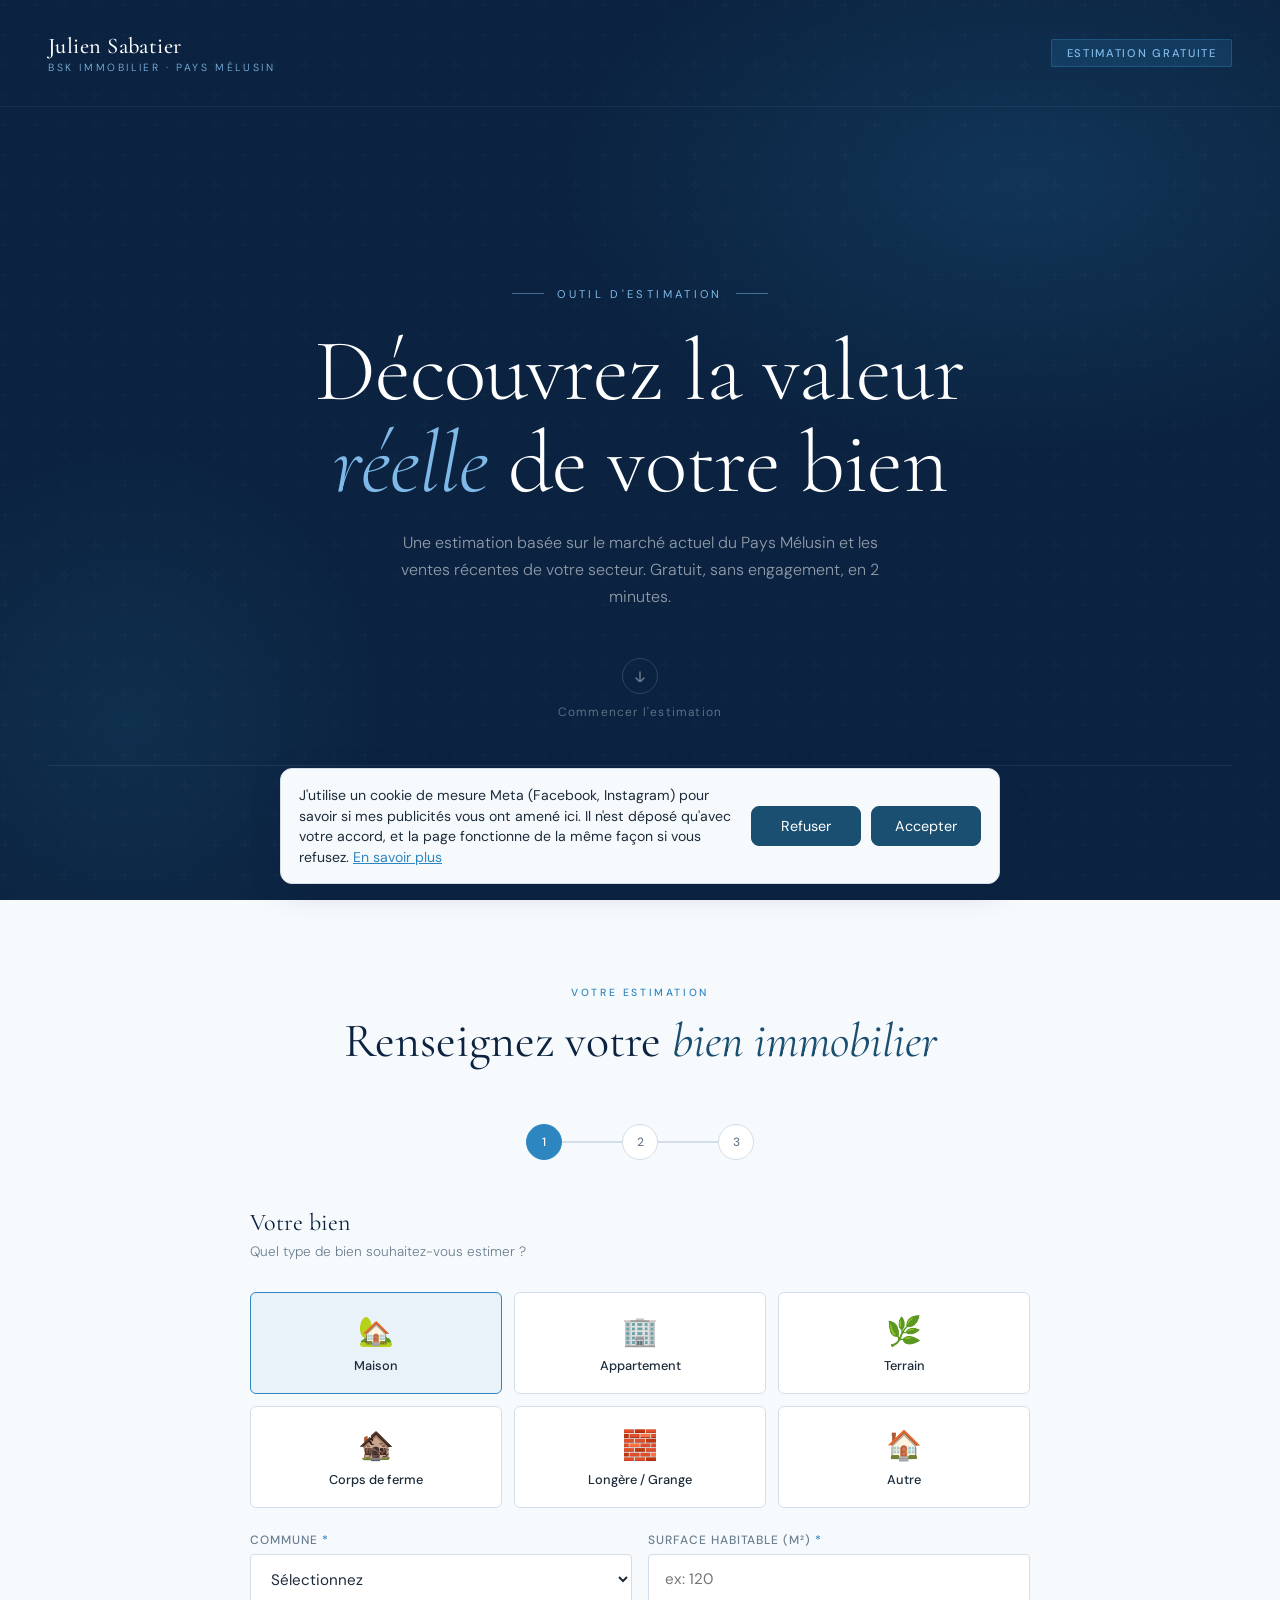
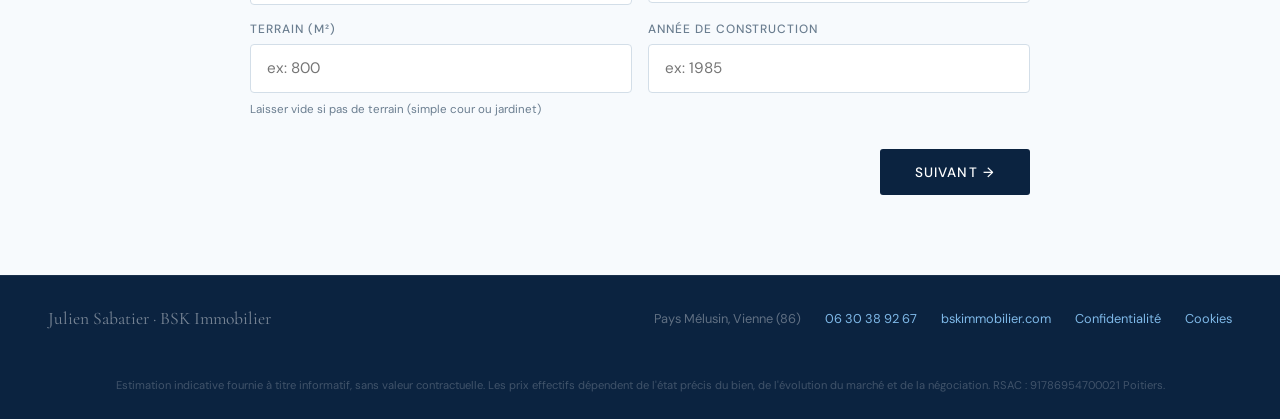
==== commit adec1256: "Ajout du pixel Meta avec bandeau de consentement et événement Lead Co-Authored-By: Claude Opus 5.5 <" ====
--- a/index.html
+++ b/index.html
@@ -410,10 +410,12 @@
     <a href="tel:+33630389267">06 30 38 92 67</a>
     <a href="https://bskimmobilier.com/julien-sabatier-7852" target="_blank" rel="noopener">bskimmobilier.com</a>
     <a href="politique-confidentialite.html">Confidentialité</a>
+    <a href="#" onclick="if (window.bskGererCookies) window.bskGererCookies(); return false;">Cookies</a>
   </div>
 </footer>
 <div class="disclaimer">Estimation indicative fournie à titre informatif, sans valeur contractuelle. Les prix effectifs dépendent de l'état précis du bien, de l'évolution du marché et de la négociation. RSAC : 91786954700021 Poitiers.</div>
 
+<script src="pixel.js" defer></script>
 <script src="script.js" defer></script>
 </body>
 </html>
--- a/style.css
+++ b/style.css
@@ -767,3 +767,46 @@
   footer { flex-direction: column; text-align: center; }
   .footer-contact { flex-direction: column; gap: 0.5rem; }
 }
+
+/* ===== Bandeau cookies (pixel Meta) ===== */
+.cookie-banner {
+  position: fixed;
+  left: 16px;
+  right: 16px;
+  bottom: 16px;
+  z-index: 1000;
+  max-width: 720px;
+  margin: 0 auto;
+  background: var(--warm-white);
+  border: 1px solid var(--border);
+  border-radius: 12px;
+  box-shadow: 0 8px 30px rgba(11, 35, 64, 0.18);
+  padding: 16px 18px;
+  display: flex;
+  flex-wrap: wrap;
+  align-items: center;
+  gap: 12px 18px;
+  font-family: 'DM Sans', sans-serif;
+}
+.cookie-text {
+  flex: 1 1 320px;
+  margin: 0;
+  font-size: 0.88rem;
+  line-height: 1.45;
+  color: var(--text);
+}
+.cookie-text a { color: var(--gold); }
+.cookie-btns { display: flex; gap: 10px; }
+/* Accepter et Refuser ont exactement le même aspect (exigence CNIL) */
+.cookie-btn {
+  min-width: 110px;
+  padding: 10px 16px;
+  border-radius: 8px;
+  border: 1px solid var(--brown);
+  background: var(--brown);
+  color: #fff;
+  font: inherit;
+  font-size: 0.9rem;
+  cursor: pointer;
+}
+.cookie-btn:hover { background: var(--dark); }
